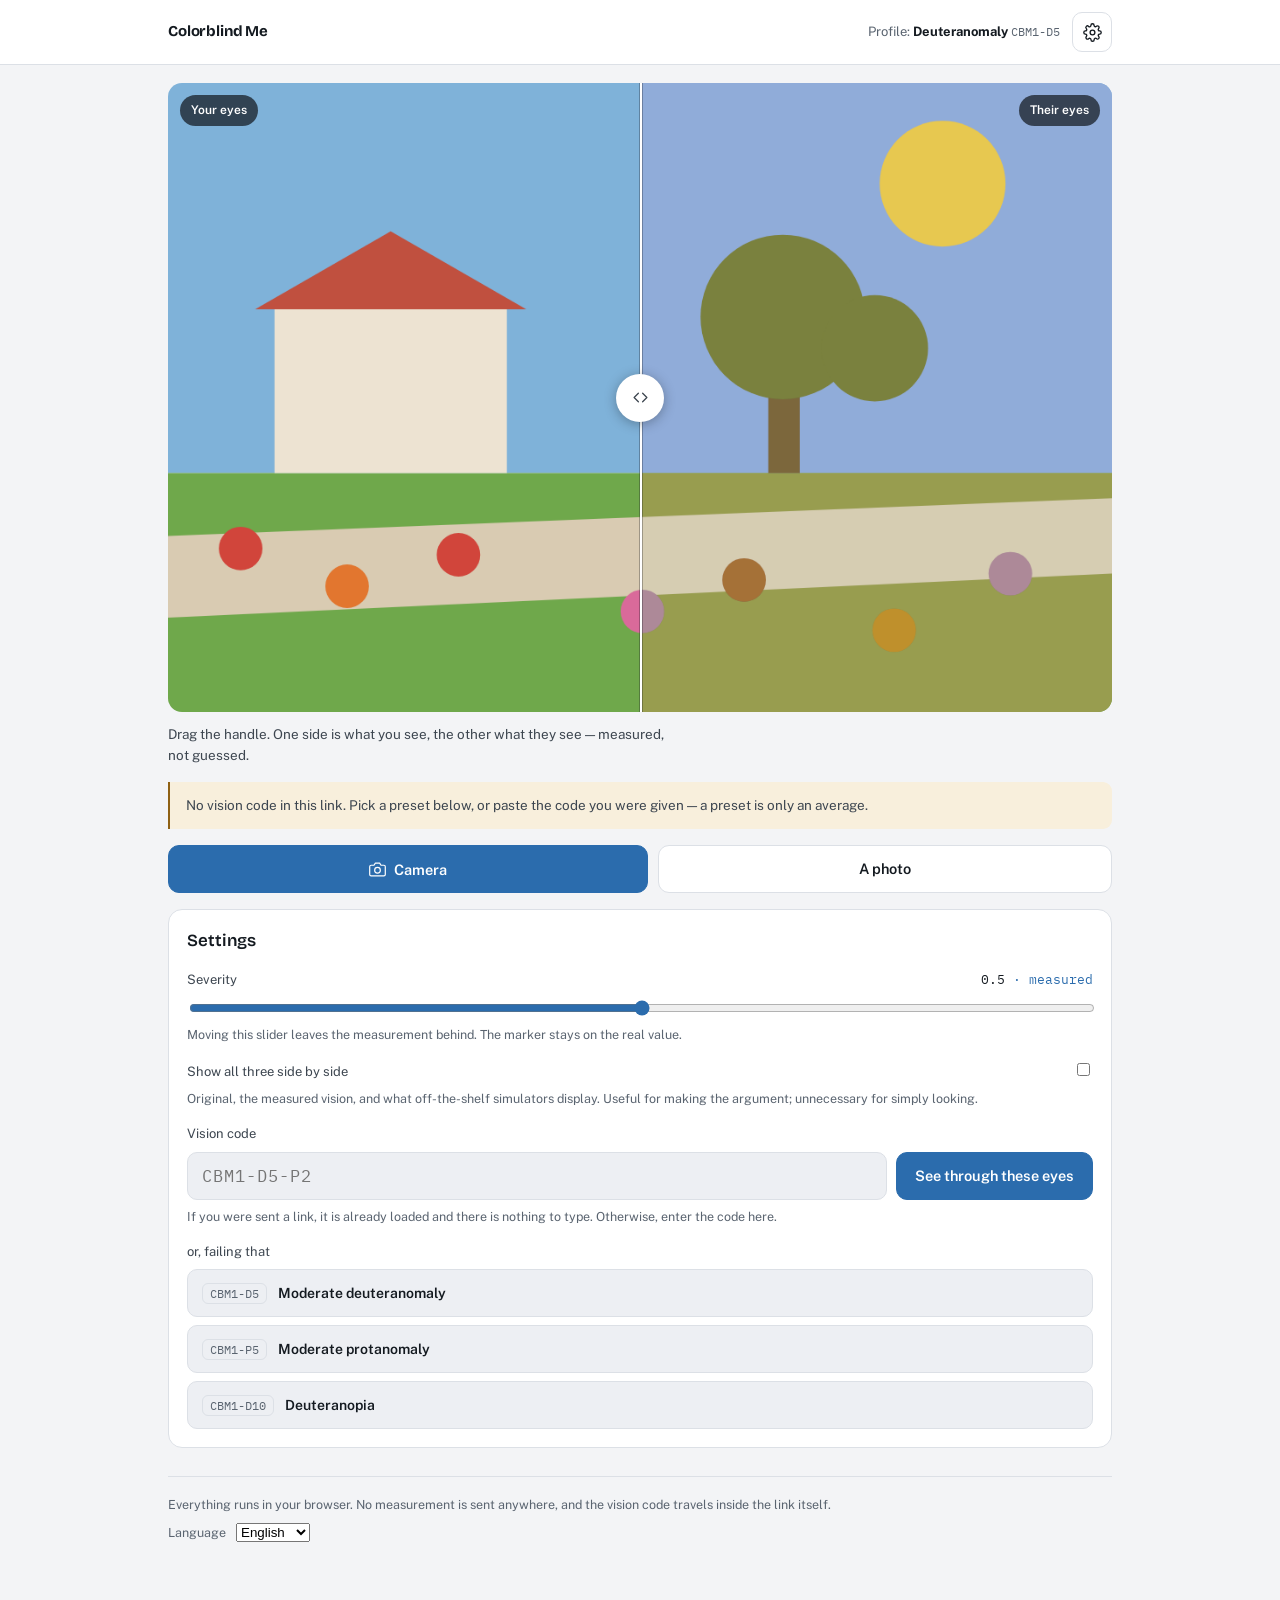
==== index.html @ aa4daf11 "Initial commit: viewer, measurement core, i18n Colorblind Me measures where one person's colour disc" ====
<!doctype html>
<html lang="en">
<head>
<meta charset="utf-8">
<meta name="viewport" content="width=device-width, initial-scale=1, viewport-fit=cover">
<title>Colorblind Me</title>
<link rel="preconnect" href="https://fonts.gstatic.com" crossorigin>
<link rel="stylesheet" href="https://fonts.googleapis.com/css2?family=Bricolage+Grotesque:opsz,wght@12..96,600;12..96,700&family=IBM+Plex+Mono:wght@400;500&family=Public+Sans:wght@400;500;600;700&display=swap">
<link rel="stylesheet" href="src/ui/viewer.css">
</head>
<body>

<div class="bar">
  <div class="bar-in">
    <span class="brand" data-i18n="app.name"></span>
    <span class="who" id="who"></span>
    <button class="iconbtn" id="gear" data-i18n-attr="aria-label:view.settings" type="button"><svg width="19" height="19" viewBox="0 0 24 24" fill="none" stroke="currentColor" stroke-width="1.7" stroke-linecap="round" stroke-linejoin="round"><circle cx="12" cy="12" r="3"></circle><path d="M19.4 15a1.65 1.65 0 0 0 .33 1.82l.06.06a2 2 0 1 1-2.83 2.83l-.06-.06a1.65 1.65 0 0 0-1.82-.33 1.65 1.65 0 0 0-1 1.51V21a2 2 0 1 1-4 0v-.09A1.65 1.65 0 0 0 9 19.4a1.65 1.65 0 0 0-1.82.33l-.06.06a2 2 0 1 1-2.83-2.83l.06-.06A1.65 1.65 0 0 0 4.6 15a1.65 1.65 0 0 0-1.51-1H3a2 2 0 1 1 0-4h.09A1.65 1.65 0 0 0 4.6 9a1.65 1.65 0 0 0-.33-1.82l-.06-.06a2 2 0 1 1 2.83-2.83l.06.06A1.65 1.65 0 0 0 9 4.6a1.65 1.65 0 0 0 1-1.51V3a2 2 0 1 1 4 0v.09a1.65 1.65 0 0 0 1 1.51 1.65 1.65 0 0 0 1.82-.33l.06-.06a2 2 0 1 1 2.83 2.83l-.06.06A1.65 1.65 0 0 0 19.4 9a1.65 1.65 0 0 0 1.51 1H21a2 2 0 1 1 0 4h-.09a1.65 1.65 0 0 0-1.51 1z"></path></svg></button>
  </div>
</div>

<main>
  <p class="note" id="unreviewed" data-i18n="i18n.unreviewed" hidden></p>

  <div class="stagewrap">
    <div class="stage" tabindex="0" role="group" data-i18n-attr="aria-label:view.drag">
      <canvas id="base"></canvas>
      <div class="top"><canvas id="sim"></canvas></div>
      <div class="divider"></div>
      <div class="grip"><svg width="17" height="17" viewBox="0 0 24 24" fill="none" stroke="currentColor" stroke-width="1.8" stroke-linecap="round" stroke-linejoin="round"><path d="m9 6-6 6 6 6"></path><path d="m15 6 6 6-6 6"></path></svg></div>
      <span class="tag l"></span>
      <span class="tag r"></span>
    </div>
    <p class="hint" data-i18n="view.drag"></p>
  </div>

  <p class="note info" id="note" hidden></p>

  <div class="row">
    <button class="btn" id="camera" type="button"><svg width="17" height="17" viewBox="0 0 24 24" fill="none" stroke="currentColor" stroke-width="1.7" stroke-linecap="round" stroke-linejoin="round"><path d="M23 19a2 2 0 0 1-2 2H3a2 2 0 0 1-2-2V8a2 2 0 0 1 2-2h4l2-3h6l2 3h4a2 2 0 0 1 2 2z"></path><circle cx="12" cy="13" r="4"></circle></svg><span data-i18n="view.camera"></span></button>
    <label class="btn ghost filepick"><span data-i18n="view.photo"></span>
      <input type="file" id="photo" accept="image/*"></label>
  </div>

  <div class="sheet" id="sheet" hidden>
    <h2 data-i18n="view.settings"></h2>

    <div class="field">
      <div class="lab"><label for="sev" data-i18n="view.severity"></label>
        <span class="val" id="sevval"></span></div>
      <input type="range" id="sev" min="0" max="10" step="1" value="5">
      <p class="small" data-i18n="view.severity_hint"></p>
    </div>

    <div class="field">
      <label class="lab" for="tri"><span data-i18n="view.triptych"></span>
        <input type="checkbox" id="tri"></label>
      <p class="small" data-i18n="view.triptych_hint"></p>
    </div>

    <div class="field">
      <label class="lab" for="code" data-i18n="load.label"></label>
      <div class="codein">
        <input type="text" id="code" placeholder="CBM1-D5-P2" autocomplete="off" spellcheck="false">
        <button class="btn" id="apply" type="button" data-i18n="load.go" style="flex-grow:0"></button>
      </div>
      <p class="small" data-i18n="load.intro"></p>
    </div>

    <div class="field">
      <span class="lab" data-i18n="load.or"></span>
      <div class="presets"></div>
    </div>
  </div>

  <div class="tri" hidden>
    <figure><canvas></canvas><figcaption><b data-i18n="view.typical"></b><span data-i18n="view.typical_desc"></span></figcaption></figure>
    <figure class="hero"><canvas></canvas><figcaption><b id="capmid"></b><span data-i18n="view.measured_desc"></span></figcaption></figure>
    <figure><canvas></canvas><figcaption><b data-i18n="view.standard"></b><span data-i18n="view.standard_desc"></span></figcaption></figure>
  </div>

  <footer>
    <p style="margin:0" data-i18n="app.privacy"></p>
    <div class="langs">
      <label for="lang" data-i18n="app.language"></label>
      <select id="lang"></select>
    </div>
  </footer>
</main>

<script type="module" src="src/ui/viewer.js"></script>
</body>
</html>
---- src/ui/viewer.css ----
/* Viewer — path 2. Mobile first: the demo that matters happens on a phone,
   held by someone who was handed a link. */
:root{
  --ground:#F3F4F6; --panel:#FFFFFF; --panel-2:#EDEFF3;
  --line:#DCE0E6; --line-soft:#E7EAEF;
  --ink:#141A20; --ink-2:#3D4650; --muted:#5A6470;
  --blue:#2B6CAD; --blue-soft:#E4EDF6; --amber:#8F6114; --amber-soft:#F8EFDC;
  --sans:"Public Sans",ui-sans-serif,system-ui,sans-serif;
  --disp:"Bricolage Grotesque","Public Sans",ui-sans-serif,system-ui,sans-serif;
  --mono:"IBM Plex Mono",ui-monospace,Menlo,monospace;
}
@media (prefers-color-scheme:dark){:root:not([data-theme="light"]){
  --ground:#0F1318; --panel:#171C23; --panel-2:#1E242C;
  --line:#2A313B; --line-soft:#222831;
  --ink:#E7EBF0; --ink-2:#B6BFC9; --muted:#8B94A0;
  --blue:#6BAAE0; --blue-soft:#1B2836; --amber:#D6A84A; --amber-soft:#2A2213;
}}
:root[data-theme="dark"]{
  --ground:#0F1318; --panel:#171C23; --panel-2:#1E242C;
  --line:#2A313B; --line-soft:#222831;
  --ink:#E7EBF0; --ink-2:#B6BFC9; --muted:#8B94A0;
  --blue:#6BAAE0; --blue-soft:#1B2836; --amber:#D6A84A; --amber-soft:#2A2213;
}
*{box-sizing:border-box}
html,body{margin:0;height:100%}
body{background:var(--ground);color:var(--ink);font-family:var(--sans);font-size:15px;line-height:1.55;-webkit-font-smoothing:antialiased}
[hidden]{display:none!important}
img{max-width:100%}

.bar{position:sticky;top:env(safe-area-inset-top,0px);z-index:20;background:var(--panel);border-bottom:1px solid var(--line)}
.bar-in{max-width:980px;margin:0 auto;padding:12px 18px;display:flex;align-items:center;gap:12px}
.brand{font-family:var(--disp);font-weight:700;font-size:15px;letter-spacing:-.01em;margin-right:auto}
.who{font-size:13px;color:var(--muted)}
.who b{color:var(--ink)}
.who code{font-family:var(--mono);font-size:12px;color:var(--muted)}
.iconbtn{width:40px;height:40px;min-height:40px;display:grid;place-items:center;border:1px solid var(--line);background:var(--panel);border-radius:10px;cursor:pointer;color:var(--ink)}
.iconbtn:hover{background:var(--panel-2)}

main{max-width:980px;margin:0 auto;padding-inline:18px;padding-block:0 64px}

/* --- the wipe: one image, one divider, the whole argument --- */
.stagewrap{margin-top:18px}
.stage{position:relative;border-radius:14px;overflow:hidden;background:var(--panel-2);touch-action:none;cursor:ew-resize;user-select:none}
.stage canvas{display:block;width:100%;height:auto}
.stage .top{position:absolute;inset:0}
.divider{position:absolute;top:0;bottom:0;width:2px;background:#fff;box-shadow:0 0 0 1px rgba(20,26,32,.3);pointer-events:none}
.grip{position:absolute;top:50%;width:48px;height:48px;border-radius:50%;background:#fff;box-shadow:0 2px 12px rgba(20,26,32,.34);display:grid;place-items:center;transform:translate(-50%,-50%);pointer-events:none;color:#3D4650}
.tag{position:absolute;top:12px;padding:6px 11px;border-radius:16px;background:rgba(20,26,32,.72);color:#fff;font-size:12px;font-weight:600;white-space:nowrap;pointer-events:none}
.tag.l{left:12px} .tag.r{right:12px}
.hint{font-size:13.5px;color:var(--ink-2);margin:12px 0 0;max-width:62ch}

.row{display:flex;gap:10px;flex-wrap:wrap;margin-top:16px}
.btn{font-family:var(--sans);font-size:14.5px;font-weight:600;min-height:48px;padding:0 18px;border-radius:11px;border:1px solid var(--blue);background:var(--blue);color:#fff;cursor:pointer;display:inline-flex;align-items:center;justify-content:center;gap:8px;flex-grow:1}
.btn.ghost{background:var(--panel);color:var(--ink);border-color:var(--line)}
.btn.ghost:hover{background:var(--panel-2)}
.btn:focus-visible,.iconbtn:focus-visible,input:focus-visible,select:focus-visible{outline:2px solid var(--blue);outline-offset:2px}
.filepick{position:relative;overflow:hidden}
.filepick input{position:absolute;inset:0;opacity:0;cursor:pointer}

.note{border-left:2px solid var(--amber);background:var(--amber-soft);padding:13px 16px;border-radius:0 9px 9px 0;font-size:13.5px;color:var(--ink-2);margin-top:16px}
.note b{color:var(--ink)}
.note.info{border-color:var(--blue);background:var(--blue-soft)}

/* --- settings, deliberately behind a button --- */
.sheet{border:1px solid var(--line);background:var(--panel);border-radius:14px;padding:18px;margin-top:16px;display:grid;gap:16px}
.sheet h2{font-family:var(--disp);font-size:17px;font-weight:600;margin:0}
.field{display:grid;gap:7px}
.field .lab{display:flex;justify-content:space-between;align-items:baseline;font-size:13px;color:var(--ink-2)}
.field .val{font-family:var(--mono);font-size:13px;color:var(--ink)}
.field .val em{font-style:normal;color:var(--blue)}
input[type=range]{width:100%;accent-color:var(--blue)}
.small{font-size:12.5px;color:var(--muted);margin:0}
.codein{display:flex;gap:9px;flex-wrap:wrap}
.codein input{flex-grow:1;min-width:150px;font-family:var(--mono);font-size:17px;letter-spacing:.06em;padding:12px 14px;border:1px solid var(--line);border-radius:10px;background:var(--panel-2);color:var(--ink)}
.presets{display:grid;gap:8px}
.preset{display:flex;align-items:center;gap:11px;text-align:left;padding:12px 14px;border:1px solid var(--line);background:var(--panel-2);border-radius:10px;cursor:pointer;font-family:inherit;color:var(--ink);min-height:48px}
.preset:hover{border-color:var(--blue)}
.preset code{font-family:var(--mono);font-size:12px;color:var(--muted);border:1px solid var(--line);border-radius:6px;padding:2px 7px}
.preset span{font-size:14px;font-weight:600}

/* --- triptych, for the argument rather than the demo --- */
.tri{display:grid;grid-template-columns:repeat(3,1fr);gap:12px;margin-top:16px}
.tri figure{margin:0;display:grid;gap:8px}
.tri canvas{width:100%;height:auto;border:1px solid var(--line);border-radius:10px;display:block}
.tri .hero canvas{border-color:var(--blue);border-width:2px}
.tri figcaption{font-size:12.5px;color:var(--muted);line-height:1.4}
.tri figcaption b{display:block;font-family:var(--mono);font-size:10px;letter-spacing:.1em;text-transform:uppercase;color:var(--ink-2);margin-bottom:3px}
.tri .hero figcaption b{color:var(--blue)}
@media (max-width:640px){.tri{grid-template-columns:1fr}}

footer{margin-top:28px;padding-top:18px;border-top:1px solid var(--line);color:var(--muted);font-size:12.5px;display:grid;gap:8px}
footer a{color:var(--blue)}
.langs{display:flex;gap:10px}
@media (prefers-reduced-motion:reduce){*{transition:none!important}}
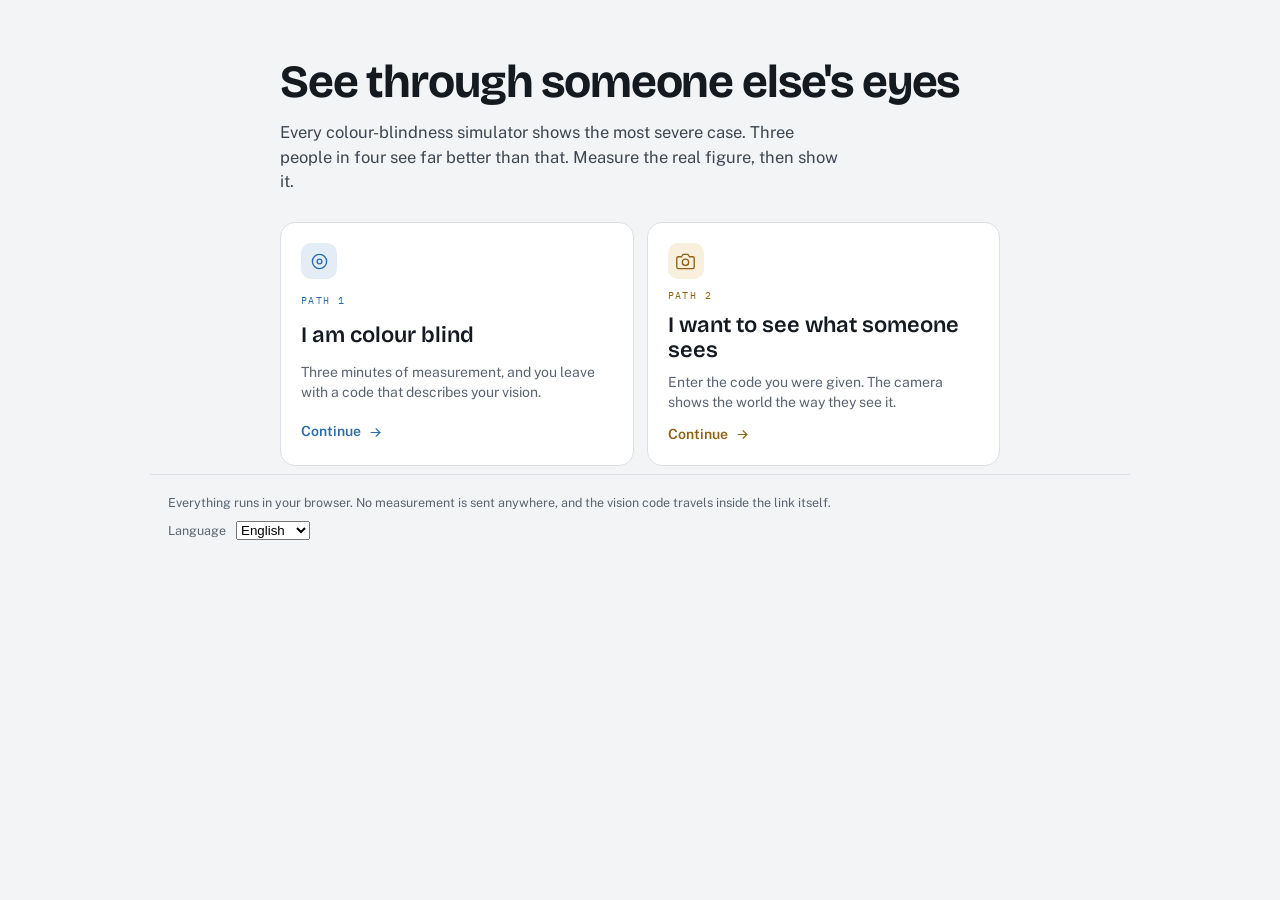
==== commit 5b2f6c78: "feat: add the home page and the measurement, path 1 The deployed site was the viewer and nothing els" ====
--- a/index.html
+++ b/index.html
@@ -10,83 +10,38 @@
 </head>
 <body>
 
-<div class="bar">
-  <div class="bar-in">
-    <span class="brand" data-i18n="app.name"></span>
-    <span class="who" id="who"></span>
-    <button class="iconbtn" id="gear" data-i18n-attr="aria-label:view.settings" type="button"><svg width="19" height="19" viewBox="0 0 24 24" fill="none" stroke="currentColor" stroke-width="1.7" stroke-linecap="round" stroke-linejoin="round"><circle cx="12" cy="12" r="3"></circle><path d="M19.4 15a1.65 1.65 0 0 0 .33 1.82l.06.06a2 2 0 1 1-2.83 2.83l-.06-.06a1.65 1.65 0 0 0-1.82-.33 1.65 1.65 0 0 0-1 1.51V21a2 2 0 1 1-4 0v-.09A1.65 1.65 0 0 0 9 19.4a1.65 1.65 0 0 0-1.82.33l-.06.06a2 2 0 1 1-2.83-2.83l.06-.06A1.65 1.65 0 0 0 4.6 15a1.65 1.65 0 0 0-1.51-1H3a2 2 0 1 1 0-4h.09A1.65 1.65 0 0 0 4.6 9a1.65 1.65 0 0 0-.33-1.82l-.06-.06a2 2 0 1 1 2.83-2.83l.06.06A1.65 1.65 0 0 0 9 4.6a1.65 1.65 0 0 0 1-1.51V3a2 2 0 1 1 4 0v.09a1.65 1.65 0 0 0 1 1.51 1.65 1.65 0 0 0 1.82-.33l.06-.06a2 2 0 1 1 2.83 2.83l-.06.06A1.65 1.65 0 0 0 19.4 9a1.65 1.65 0 0 0 1.51 1H21a2 2 0 1 1 0 4h-.09a1.65 1.65 0 0 0-1.51 1z"></path></svg></button>
-  </div>
-</div>
-
-<main>
+<main class="home">
   <p class="note" id="unreviewed" data-i18n="i18n.unreviewed" hidden></p>
 
-  <div class="stagewrap">
-    <div class="stage" tabindex="0" role="group" data-i18n-attr="aria-label:view.drag">
-      <canvas id="base"></canvas>
-      <div class="top"><canvas id="sim"></canvas></div>
-      <div class="divider"></div>
-      <div class="grip"><svg width="17" height="17" viewBox="0 0 24 24" fill="none" stroke="currentColor" stroke-width="1.8" stroke-linecap="round" stroke-linejoin="round"><path d="m9 6-6 6 6 6"></path><path d="m15 6 6 6-6 6"></path></svg></div>
-      <span class="tag l"></span>
-      <span class="tag r"></span>
-    </div>
-    <p class="hint" data-i18n="view.drag"></p>
+  <h1 class="hero" data-i18n="app.tagline"></h1>
+  <p class="lead" data-i18n="app.intro"></p>
+
+  <div class="doors">
+    <a class="door" href="measure.html">
+      <span class="door-ic"><svg width="19" height="19" viewBox="0 0 24 24" fill="none" stroke="currentColor" stroke-width="1.7" aria-hidden="true"><circle cx="12" cy="12" r="9"></circle><circle cx="12" cy="12" r="3"></circle></svg></span>
+      <span class="door-kick" data-i18n="door.measure.kicker"></span>
+      <span class="door-title" data-i18n="door.measure.title"></span>
+      <span class="door-desc" data-i18n="door.measure.desc"></span>
+      <span class="door-cta"><span data-i18n="door.cta"></span><svg width="15" height="15" viewBox="0 0 24 24" fill="none" stroke="currentColor" stroke-width="1.8" stroke-linecap="round" stroke-linejoin="round" aria-hidden="true"><path d="M5 12h14"></path><path d="m13 6 6 6-6 6"></path></svg></span>
+    </a>
+    <a class="door amber" href="view.html">
+      <span class="door-ic"><svg width="19" height="19" viewBox="0 0 24 24" fill="none" stroke="currentColor" stroke-width="1.7" stroke-linecap="round" stroke-linejoin="round" aria-hidden="true"><path d="M23 19a2 2 0 0 1-2 2H3a2 2 0 0 1-2-2V8a2 2 0 0 1 2-2h4l2-3h6l2 3h4a2 2 0 0 1 2 2z"></path><circle cx="12" cy="13" r="4"></circle></svg></span>
+      <span class="door-kick" data-i18n="door.view.kicker"></span>
+      <span class="door-title" data-i18n="door.view.title"></span>
+      <span class="door-desc" data-i18n="door.view.desc"></span>
+      <span class="door-cta"><span data-i18n="door.cta"></span><svg width="15" height="15" viewBox="0 0 24 24" fill="none" stroke="currentColor" stroke-width="1.8" stroke-linecap="round" stroke-linejoin="round" aria-hidden="true"><path d="M5 12h14"></path><path d="m13 6 6 6-6 6"></path></svg></span>
+    </a>
   </div>
-
-  <p class="note info" id="note" hidden></p>
-
-  <div class="row">
-    <button class="btn" id="camera" type="button"><svg width="17" height="17" viewBox="0 0 24 24" fill="none" stroke="currentColor" stroke-width="1.7" stroke-linecap="round" stroke-linejoin="round"><path d="M23 19a2 2 0 0 1-2 2H3a2 2 0 0 1-2-2V8a2 2 0 0 1 2-2h4l2-3h6l2 3h4a2 2 0 0 1 2 2z"></path><circle cx="12" cy="13" r="4"></circle></svg><span data-i18n="view.camera"></span></button>
-    <label class="btn ghost filepick"><span data-i18n="view.photo"></span>
-      <input type="file" id="photo" accept="image/*"></label>
-  </div>
-
-  <div class="sheet" id="sheet" hidden>
-    <h2 data-i18n="view.settings"></h2>
-
-    <div class="field">
-      <div class="lab"><label for="sev" data-i18n="view.severity"></label>
-        <span class="val" id="sevval"></span></div>
-      <input type="range" id="sev" min="0" max="10" step="1" value="5">
-      <p class="small" data-i18n="view.severity_hint"></p>
-    </div>
-
-    <div class="field">
-      <label class="lab" for="tri"><span data-i18n="view.triptych"></span>
-        <input type="checkbox" id="tri"></label>
-      <p class="small" data-i18n="view.triptych_hint"></p>
-    </div>
-
-    <div class="field">
-      <label class="lab" for="code" data-i18n="load.label"></label>
-      <div class="codein">
-        <input type="text" id="code" placeholder="CBM1-D5-P2" autocomplete="off" spellcheck="false">
-        <button class="btn" id="apply" type="button" data-i18n="load.go" style="flex-grow:0"></button>
-      </div>
-      <p class="small" data-i18n="load.intro"></p>
-    </div>
-
-    <div class="field">
-      <span class="lab" data-i18n="load.or"></span>
-      <div class="presets"></div>
-    </div>
-  </div>
-
-  <div class="tri" hidden>
-    <figure><canvas></canvas><figcaption><b data-i18n="view.typical"></b><span data-i18n="view.typical_desc"></span></figcaption></figure>
-    <figure class="hero"><canvas></canvas><figcaption><b id="capmid"></b><span data-i18n="view.measured_desc"></span></figcaption></figure>
-    <figure><canvas></canvas><figcaption><b data-i18n="view.standard"></b><span data-i18n="view.standard_desc"></span></figcaption></figure>
-  </div>
-
-  <footer>
-    <p style="margin:0" data-i18n="app.privacy"></p>
-    <div class="langs">
-      <label for="lang" data-i18n="app.language"></label>
-      <select id="lang"></select>
-    </div>
-  </footer>
 </main>
 
-<script type="module" src="src/ui/viewer.js"></script>
+<footer style="max-width:980px;margin:0 auto;padding:18px">
+  <p style="margin:0" data-i18n="app.privacy"></p>
+  <div class="langs">
+    <label for="lang" data-i18n="app.language"></label>
+    <select id="lang"></select>
+  </div>
+</footer>
+
+<script type="module" src="src/ui/home.js"></script>
 </body>
 </html>
--- a/src/ui/viewer.css
+++ b/src/ui/viewer.css
@@ -92,3 +92,59 @@
 footer a{color:var(--blue)}
 .langs{display:flex;gap:10px}
 @media (prefers-reduced-motion:reduce){*{transition:none!important}}
+
+/* --- home: two doors, never a protocol --- */
+.home{max-width:760px;margin:0 auto;padding:36px 20px 8px}
+.hero{font-family:var(--disp);font-weight:700;font-size:clamp(30px,7vw,46px);line-height:1.04;letter-spacing:-.025em;margin:22px 0 0;text-wrap:balance}
+.lead{font-size:16.5px;line-height:1.5;color:var(--ink-2);margin:14px 0 0;max-width:56ch}
+.doors{display:grid;gap:13px;margin-top:28px}
+@media (min-width:760px){.doors{grid-template-columns:1fr 1fr}}
+.door{display:grid;gap:9px;padding:20px;background:var(--panel);border:1px solid var(--line);border-radius:15px;color:var(--ink);text-decoration:none}
+.door:hover{border-color:var(--blue)}
+.door.amber:hover{border-color:var(--amber)}
+.door-ic{width:36px;height:36px;border-radius:10px;background:var(--blue-soft);color:var(--blue);display:grid;place-items:center}
+.door.amber .door-ic{background:var(--amber-soft);color:var(--amber)}
+.door-kick{font-family:var(--mono);font-size:10px;letter-spacing:.14em;text-transform:uppercase;color:var(--blue)}
+.door.amber .door-kick{color:var(--amber)}
+.door-title{font-family:var(--disp);font-size:22px;font-weight:600;line-height:1.15}
+.door-desc{font-size:14px;color:var(--muted);line-height:1.45}
+.door-cta{display:flex;align-items:center;gap:7px;font-size:14px;font-weight:600;color:var(--blue);margin-top:2px}
+.door.amber .door-cta{color:var(--amber)}
+
+/* --- measurement --- */
+.checks{list-style:none;padding:0;margin:16px 0 0;display:grid;gap:9px}
+.checks li{display:flex;gap:11px;font-size:14.5px;color:var(--ink-2);line-height:1.45}
+.checks li::before{content:"";flex:none;width:6px;height:6px;border-radius:50%;background:var(--muted);margin-top:9px}
+.demo{display:flex;gap:16px;align-items:center;justify-content:center;flex-wrap:wrap;background:var(--panel);border:1px solid var(--line);border-radius:14px;padding:18px;margin:14px 0}
+.demo figure{margin:0;display:grid;gap:8px;justify-items:center}
+.demo figcaption{font-family:var(--mono);font-size:10px;letter-spacing:.1em;text-transform:uppercase;color:var(--muted)}
+.duo{display:flex;border-radius:8px;overflow:hidden}
+.duo div{width:92px;height:92px}
+.blurred{filter:blur(7px)}
+.stage{background:#777;border-radius:14px;margin-top:18px;display:grid;justify-items:center;align-content:center;gap:16px;padding:26px 16px;min-height:min(70vh,520px)}
+.ask{font-family:var(--mono);font-size:11px;letter-spacing:.1em;text-transform:uppercase;color:#1A1A1A;opacity:.76;text-align:center}
+.pair2{display:flex;border-radius:8px;overflow:hidden;width:min(86vw,300px)}
+.swatch2{flex:1;aspect-ratio:1;border:0;padding:0;cursor:pointer}
+.same{font-family:var(--sans);font-size:14.5px;font-weight:600;padding:12px 22px;border-radius:24px;border:1px solid rgba(26,26,26,.4);background:rgba(255,255,255,.55);color:#1A1A1A;cursor:pointer;min-height:44px}
+.same:hover{background:#fff}
+.howto{max-width:310px;font-size:12.5px;line-height:1.45;color:#1A1A1A;opacity:.74;text-align:center}
+.bar2{width:min(100%,340px);height:3px;background:rgba(26,26,26,.18);border-radius:2px;overflow:hidden}
+.bar2 i{display:block;height:100%;background:#1A1A1A;opacity:.5;width:0;transition:width .2s}
+.arena{position:relative;width:min(80vw,310px);aspect-ratio:1}
+.ring{position:absolute;inset:0;width:100%;height:100%;pointer-events:none}
+.grid4{position:relative;display:grid;gap:6.25%;grid-template-columns:repeat(2,1fr);grid-template-rows:repeat(2,1fr);width:100%;height:100%}
+.patch{border:0;border-radius:4px;padding:0;cursor:pointer;width:100%;height:100%}
+.dunno{position:absolute;left:50%;top:50%;transform:translate(-50%,-50%);width:34%;aspect-ratio:1;border-radius:50%;cursor:pointer;background:#777;border:1px dashed rgba(26,26,26,.5);color:#1A1A1A;font-family:var(--sans);font-size:12px;font-weight:600;line-height:1.25;padding:0;display:grid;place-items:center;text-align:center}
+.zones{display:flex;gap:9px;flex-wrap:wrap;justify-content:center;max-width:360px}
+.zone{display:inline-flex;align-items:center;gap:7px;padding:7px 13px;border-radius:20px;border:1px solid rgba(26,26,26,.26);background:rgba(255,255,255,.46);color:#1A1A1A;font-size:13px;line-height:1.2}
+.zone.on{background:#fff;border-color:rgba(26,26,26,.75);font-weight:600}
+.zone i{width:12px;height:12px;border-radius:50%;border:1.5px solid #1A1A1A;flex:none}
+.zone[data-z="sure"] i{background:#1A1A1A}
+.verdict{display:grid;grid-template-columns:repeat(auto-fit,minmax(150px,1fr));border:1px solid var(--line);border-radius:12px;overflow:hidden;background:var(--panel);margin:16px 0 0}
+.verdict div{padding:15px 17px;border-right:1px solid var(--line-soft)}
+.verdict div:last-child{border-right:none}
+.verdict dt{font-size:9.5px;letter-spacing:.13em;text-transform:uppercase;color:var(--muted);font-weight:600;margin-bottom:5px}
+.verdict dd{margin:0;font-family:var(--disp);font-weight:600;font-size:24px;line-height:1.1}
+.verdict dd small{display:block;font-family:var(--sans);font-size:12.5px;font-weight:400;color:var(--muted);margin-top:3px;line-height:1.4}
+pre{margin:0;font-family:var(--mono);font-size:17px;letter-spacing:.06em;background:var(--panel);border:1px dashed var(--line);border-radius:10px;padding:14px;user-select:all;color:var(--ink)}
+.lab{font-family:var(--mono);font-size:10px;letter-spacing:.14em;text-transform:uppercase;color:var(--muted)}
